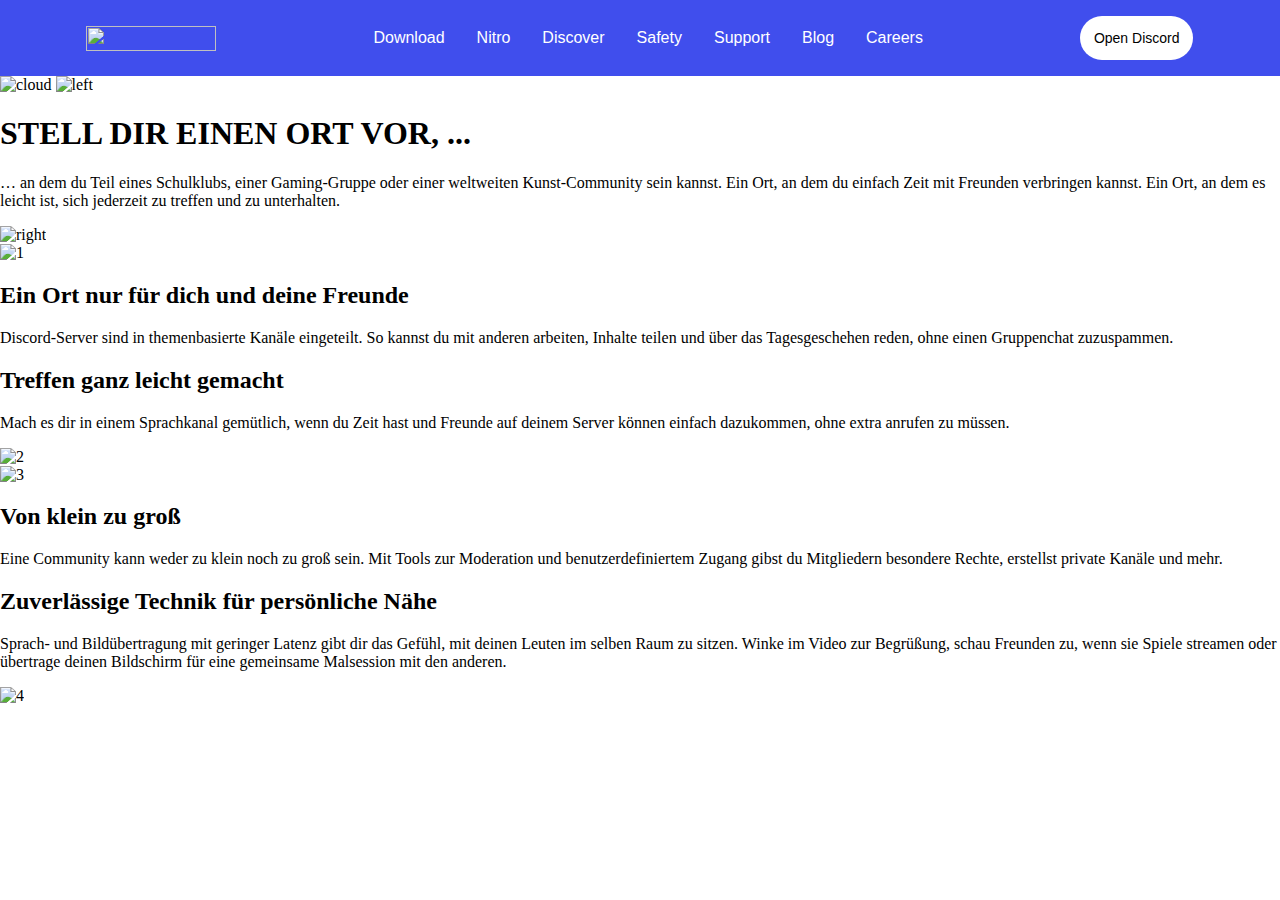
==== src/index.html @ c3b7145b "Merge pull request #1 from Shahdoust/kate" ====
<!DOCTYPE html>
<html lang="en">
<head>
    <meta charset="UTF-8">
    <meta name="viewport" content="width=device-width, initial-scale=1.0">
    <title>Document</title>
    <link rel="stylesheet" href="styles.css" />
</head>
<body>
    <!--  Kate - Navigation bar -->
    <nav class="navbar">
        <ul class="navlist">
            <li class="discordlink"><a class="imagelink" href="./index.html"><img class="navimage"src="https://assets-global.website-files.com/6257adef93867e50d84d30e2/636e0b544a3e3c7c05753bcd_full_logo_white_RGB.png"></a></li>
            <div class="navlinks">
            <li><a class="listlinks" href="https://discord.com/download">Download</a></li>
            <li><a class="listlinks" href="https://discord.com/nitro">Nitro</a></li>
            <li><a class="listlinks" href="https://discord.com/servers">Discover</a></li>
            <li><a class="listlinks" href="https://discord.com/safety">Safety</a></li>
            <li><a class="listlinks" href="https://support.discord.com/hc/en-us">Support</a></li>
            <li><a class="listlinks" href="https://discord.com/blog">Blog</a></li>
            <li><a class="listlinks" href="https://discord.com/careers">Careers</a></li>
            </div>
            <li><button class="opendiscordbutton" href="https://discord.com/login">Open Discord</button></li>
        </ul>
    </nav>


    <!-- Ehsan - Main part -->

    <!--  Kevin - Main part -->
<div class="start">
    <img src="https://discord.com/assets/e6d57714479874c665b36c7adee76b1d.svg" alt="cloud">
    <img src="https://discord.com/assets/8a8375ab7908384e1fd6efe408284203.svg" alt="left">
    <h1>STELL DIR EINEN ORT VOR, ...</h1>
    <p>… an dem du Teil eines Schulklubs, einer Gaming-Gruppe oder einer weltweiten Kunst-Community sein kannst. Ein Ort, an dem du einfach Zeit mit Freunden verbringen kannst. Ein Ort, an dem es leicht ist, sich jederzeit zu treffen und zu unterhalten.</p>
    <img src="https://discord.com/assets/c40c84ca18d84633a9d86b4046a91437.svg" alt="right">
</div>
<div class="1">
    <img src="https://discord.com/assets/46b2132c01604c9493d558de444929f4.svg" alt="1">
    <h2>Ein Ort nur für dich und deine Freunde</h2>
    <p>Discord-Server sind in themenbasierte Kanäle eingeteilt. So kannst du mit anderen arbeiten, Inhalte teilen und über das Tagesgeschehen reden, ohne einen Gruppenchat zuzuspammen.</p>
</div>
<div class="2">
    <h2>Treffen ganz leicht gemacht</h2>
    <p>Mach es dir in einem Sprachkanal gemütlich, wenn du Zeit hast und Freunde auf deinem Server können einfach dazukommen, ohne extra anrufen zu müssen.</p>
    <img src="https://discord.com/assets/575a0322f3b36ca2fecb23ad2c6dd5ad.svg" alt="2">
</div>
<div class="3">
    <img src="https://discord.com/assets/921b1ae33edca174b6ebe787bb8b6c3b.svg" alt="3">
    <h2>Von klein zu groß</h2>
    <p>Eine Community kann weder zu klein noch zu groß sein. Mit Tools zur Moderation und benutzerdefiniertem Zugang gibst du Mitgliedern besondere Rechte, erstellst private Kanäle und mehr.</p>
</div>
<div class="4">
    <h2>Zuverlässige Technik für persönliche Nähe</h2>
    <p>Sprach- und Bildübertragung mit geringer Latenz gibt dir das Gefühl, mit deinen Leuten im selben Raum zu sitzen. Winke im Video zur Begrüßung, schau Freunden zu, wenn sie Spiele streamen oder übertrage deinen Bildschirm für eine gemeinsame Malsession mit den anderen.</p>
    <img src="https://discord.com/assets/98ea5b9e92e304c7d352ac462996adc5.svg" alt="4">
</div>
    <!-- # Jennifer - Footer -->
    
</body>
</html>
---- src/styles.css ----
body {
    /*justify-content: center;*/
    display: block;
    justify-content: center;
    margin: 0%;
}

/* Kate - Navigation bar */
.navbar{
    background-color: #404EED;
    color: white;
    font-family: 'Franklin Gothic Medium', 'Arial Narrow', Arial, sans-serif;
}
.navlist{
    margin: 0%;
    padding: 1em;
    list-style: none;
    display: flex;
    justify-content: space-around;
}
.navimage{
width: 130px;
height: 25px;
margin-top: 8%;
}
.imagelink:hover{
    cursor: pointer;
}
.discordlink{
    align-self: flex-start;
}
.navlinks{
    display: flex;
    justify-content: space-between;
    align-items: center;
}
.listlinks{
    padding: 1em;
    color: #FFFFFF;
    text-decoration: none;
}
.opendiscordbutton{
    border-radius: 25px;
    padding: 1em;
    background-color: #FFFFFF;
    border: none;
    font-family:Verdana, Geneva, Tahoma, sans-serif;
    font-size: 14px;
}
.listlinks:hover{
    text-decoration: underline;
    cursor: pointer;
}
.opendiscordbutton:hover{
    cursor: pointer;
    color:#404EED;
    box-shadow: 2px 7px 20px 2px rgba(0, 0, 0, 0.266);
}



/* Ehsan - Main part */

/* Kevin- Main part */

/* # Jennifer - Footer */
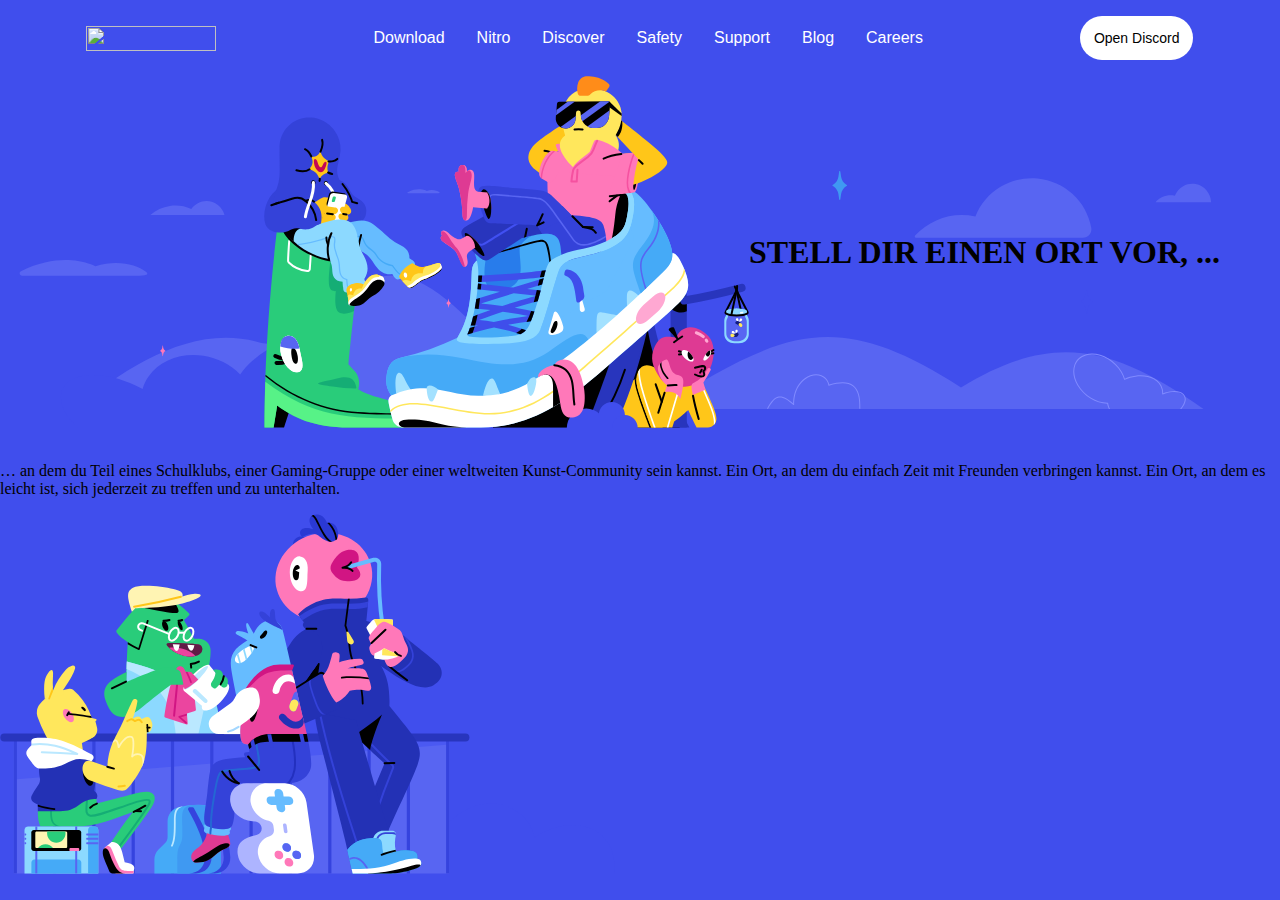
==== commit cc8293ff: "Merge branch 'kevin'" ====
--- a/src/index.html
+++ b/src/index.html
@@ -6,7 +6,7 @@
     <title>Document</title>
     <link rel="stylesheet" href="styles.css" />
 </head>
-<body>
+<div>
     <!--  Kate - Navigation bar -->
     <nav class="navbar">
         <ul class="navlist">
@@ -29,31 +29,12 @@
 
     <!--  Kevin - Main part -->
 <div class="start">
-    <img src="https://discord.com/assets/e6d57714479874c665b36c7adee76b1d.svg" alt="cloud">
-    <img src="https://discord.com/assets/8a8375ab7908384e1fd6efe408284203.svg" alt="left">
-    <h1>STELL DIR EINEN ORT VOR, ...</h1>
-    <p>… an dem du Teil eines Schulklubs, einer Gaming-Gruppe oder einer weltweiten Kunst-Community sein kannst. Ein Ort, an dem du einfach Zeit mit Freunden verbringen kannst. Ein Ort, an dem es leicht ist, sich jederzeit zu treffen und zu unterhalten.</p>
-    <img src="https://discord.com/assets/c40c84ca18d84633a9d86b4046a91437.svg" alt="right">
-</div>
-<div class="1">
-    <img src="https://discord.com/assets/46b2132c01604c9493d558de444929f4.svg" alt="1">
-    <h2>Ein Ort nur für dich und deine Freunde</h2>
-    <p>Discord-Server sind in themenbasierte Kanäle eingeteilt. So kannst du mit anderen arbeiten, Inhalte teilen und über das Tagesgeschehen reden, ohne einen Gruppenchat zuzuspammen.</p>
-</div>
-<div class="2">
-    <h2>Treffen ganz leicht gemacht</h2>
-    <p>Mach es dir in einem Sprachkanal gemütlich, wenn du Zeit hast und Freunde auf deinem Server können einfach dazukommen, ohne extra anrufen zu müssen.</p>
-    <img src="https://discord.com/assets/575a0322f3b36ca2fecb23ad2c6dd5ad.svg" alt="2">
-</div>
-<div class="3">
-    <img src="https://discord.com/assets/921b1ae33edca174b6ebe787bb8b6c3b.svg" alt="3">
-    <h2>Von klein zu groß</h2>
-    <p>Eine Community kann weder zu klein noch zu groß sein. Mit Tools zur Moderation und benutzerdefiniertem Zugang gibst du Mitgliedern besondere Rechte, erstellst private Kanäle und mehr.</p>
-</div>
-<div class="4">
-    <h2>Zuverlässige Technik für persönliche Nähe</h2>
-    <p>Sprach- und Bildübertragung mit geringer Latenz gibt dir das Gefühl, mit deinen Leuten im selben Raum zu sitzen. Winke im Video zur Begrüßung, schau Freunden zu, wenn sie Spiele streamen oder übertrage deinen Bildschirm für eine gemeinsame Malsession mit den anderen.</p>
-    <img src="https://discord.com/assets/98ea5b9e92e304c7d352ac462996adc5.svg" alt="4">
+    <img class="clouds" src="./pictures/e6d57714479874c665b36c7adee76b1d.svg" alt="clouds">
+    <img class="left" src="./pictures/8a8375ab7908384e1fd6efe408284203.svg" alt="left">
+    <div class="header"></div><h1>STELL DIR EINEN ORT VOR, ...</h1></div>
+    <br>
+    <div class="text"></div><p>… an dem du Teil eines Schulklubs, einer Gaming-Gruppe oder einer weltweiten Kunst-Community sein kannst. Ein Ort, an dem du einfach Zeit mit Freunden verbringen kannst. Ein Ort, an dem es leicht ist, sich jederzeit zu treffen und zu unterhalten.</p></div>
+    <img class="right" src="./pictures/right.svg" alt="right">
 </div>
     <!-- # Jennifer - Footer -->
     
--- a/src/styles.css
+++ b/src/styles.css
@@ -3,6 +3,9 @@
     display: block;
     justify-content: center;
     margin: 0%;
+    align-items: center;
+    flex-direction: column;
+    background-color: #404EED;
 }
 
 /* Kate - Navigation bar */
@@ -62,5 +65,34 @@
 /* Ehsan - Main part */
 
 /* Kevin- Main part */
+.start{
+    /* background-color: red; */
+    display: flex;
+    align-items: center;
+    justify-content: center;
+    z-index: 1;
+    position: relative;
+}
+.header{
+    z-index: 2;
+}
+.text{
+    z-index: 2;
+}
+.clouds{
+    z-index: 1;
+    max-width: 100%;
+    position: absolute;
+}
+.left{
+    display: flex;
+    z-index: 2;
+    max-width: 100%;
+    position: relative;
+}
+.right{
+    max-width: 100%;
+}
+
 
 /* # Jennifer - Footer */
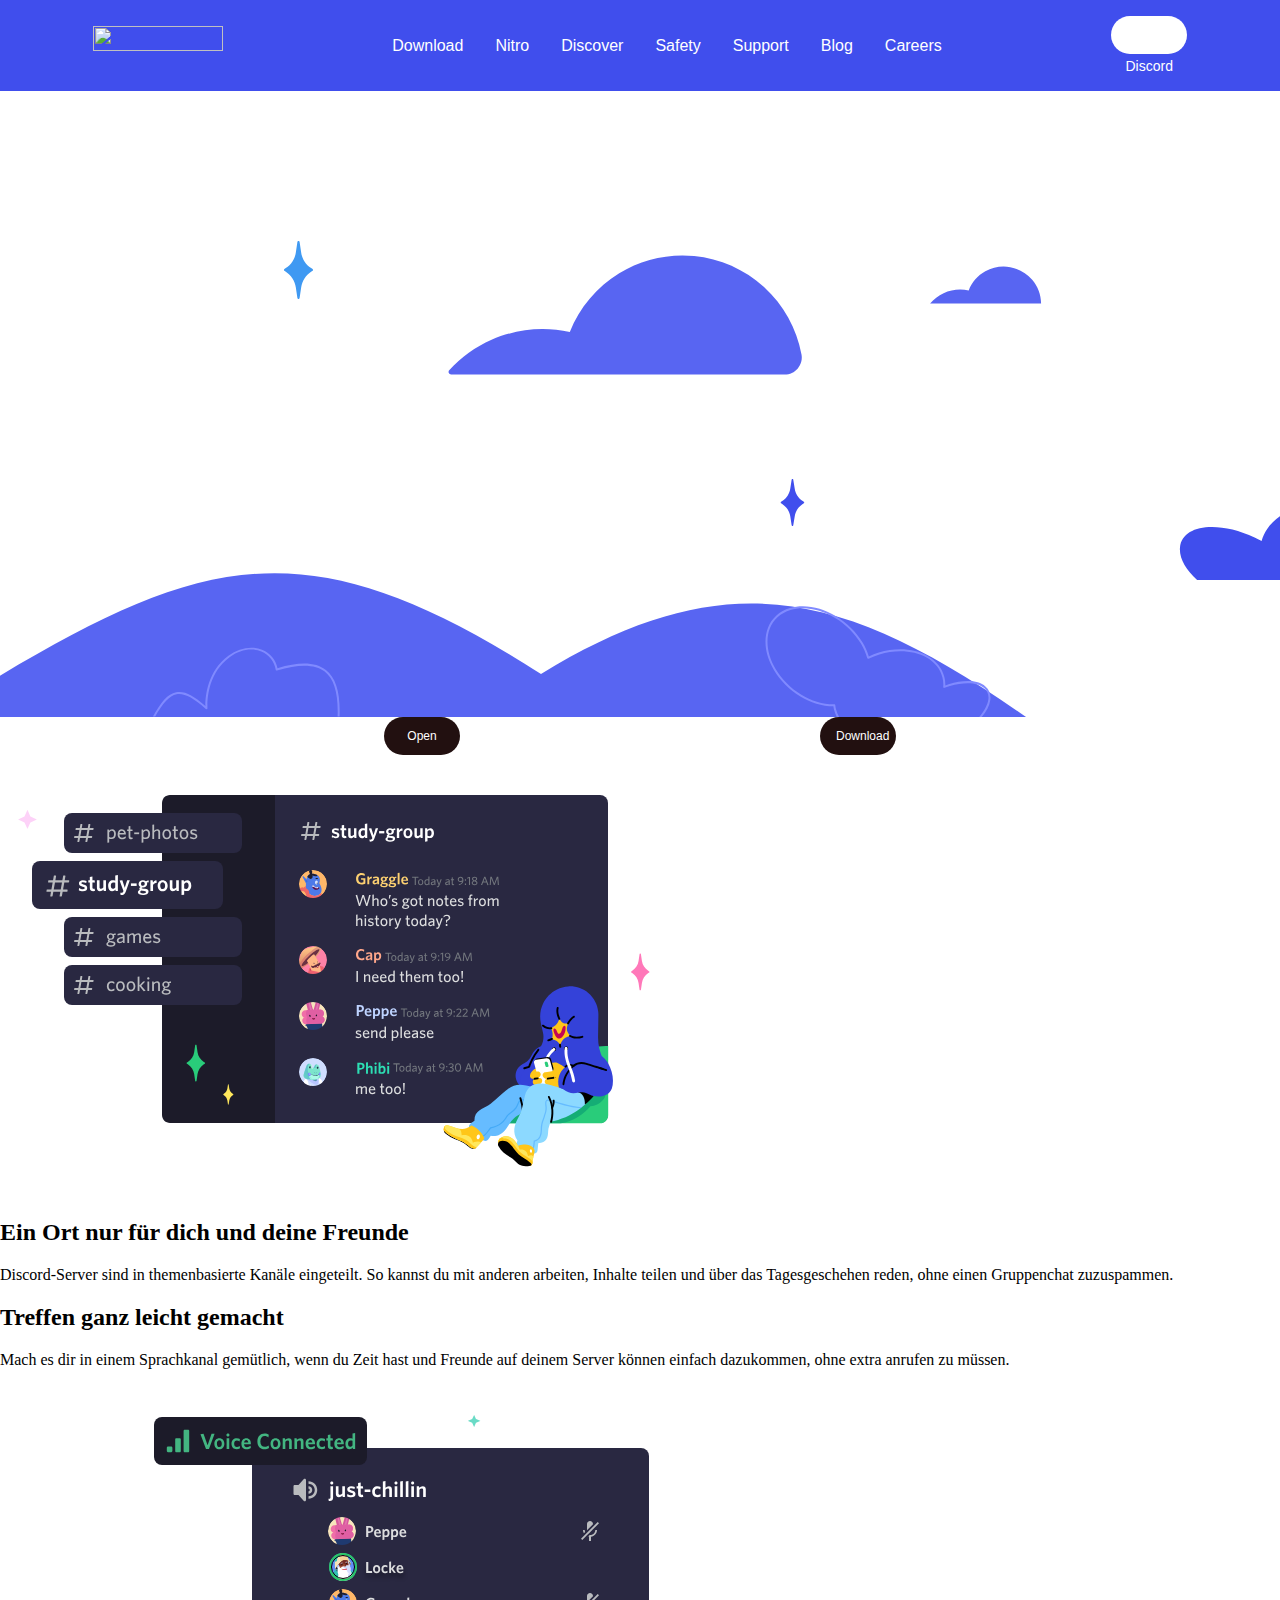
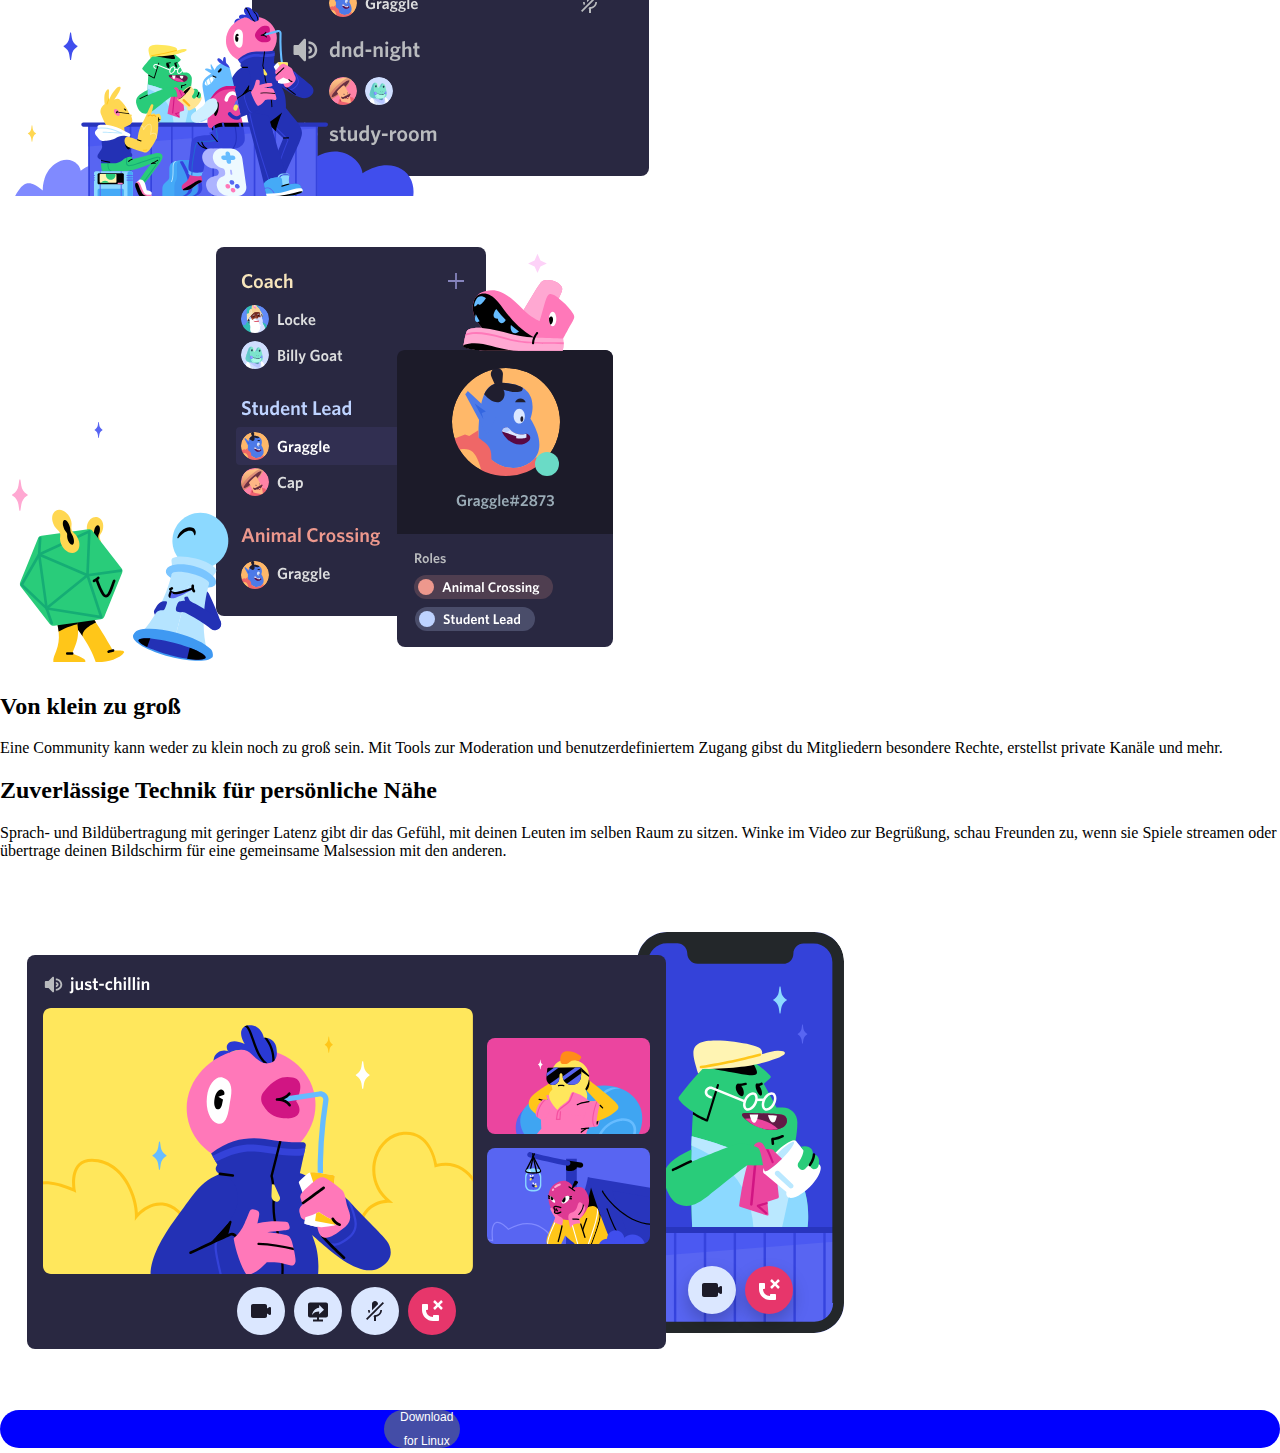
==== commit acb7cfd4: "Merge branch 'ehsan'" ====
--- a/src/index.html
+++ b/src/index.html
@@ -29,13 +29,48 @@
 
     <!--  Kevin - Main part -->
 <div class="start">
-    <img class="clouds" src="./pictures/e6d57714479874c665b36c7adee76b1d.svg" alt="clouds">
-    <img class="left" src="./pictures/8a8375ab7908384e1fd6efe408284203.svg" alt="left">
-    <div class="header"></div><h1>STELL DIR EINEN ORT VOR, ...</h1></div>
-    <br>
-    <div class="text"></div><p>… an dem du Teil eines Schulklubs, einer Gaming-Gruppe oder einer weltweiten Kunst-Community sein kannst. Ein Ort, an dem du einfach Zeit mit Freunden verbringen kannst. Ein Ort, an dem es leicht ist, sich jederzeit zu treffen und zu unterhalten.</p></div>
-    <img class="right" src="./pictures/right.svg" alt="right">
+    <img src="./pictures/e6d57714479874c665b36c7adee76b1d.svg" alt="clouds">
+    <img src="./pictures/8a8375ab7908384e1fd6efe408284203.svg" alt="left">
+    <h1>STELL DIR EINEN ORT VOR, ...</h1>
+    <p>… an dem du Teil eines Schulklubs, einer Gaming-Gruppe oder einer weltweiten Kunst-Community sein kannst. Ein Ort, an dem du einfach Zeit mit Freunden verbringen kannst. Ein Ort, an dem es leicht ist, sich jederzeit zu treffen und zu unterhalten.</p>
+    <img src="./pictures/right.svg" alt="right">
 </div>
+
+<div class="t_buttons">
+            
+    <button class="t_buttons_left">Open Discord in your browser</button>
+    <button class="t_buttons_right">Download for Linux</button>
+</div>  
+
+<div class="1">
+    <img src="./pictures/1.svg" alt="1">
+    <h2>Ein Ort nur für dich und deine Freunde</h2>
+    <p>Discord-Server sind in themenbasierte Kanäle eingeteilt. So kannst du mit anderen arbeiten, Inhalte teilen und über das Tagesgeschehen reden, ohne einen Gruppenchat zuzuspammen.</p>
+</div>
+<div class="2">
+    <h2>Treffen ganz leicht gemacht</h2>
+    <p>Mach es dir in einem Sprachkanal gemütlich, wenn du Zeit hast und Freunde auf deinem Server können einfach dazukommen, ohne extra anrufen zu müssen.</p>
+    <img src="./pictures/2.svg" alt="2">
+</div>
+<div class="3">
+    <img src="./pictures/3.svg" alt="3">
+    <h2>Von klein zu groß</h2>
+    <p>Eine Community kann weder zu klein noch zu groß sein. Mit Tools zur Moderation und benutzerdefiniertem Zugang gibst du Mitgliedern besondere Rechte, erstellst private Kanäle und mehr.</p>
+</div>
+
+
+<div class="4">
+    <h2>Zuverlässige Technik für persönliche Nähe</h2>
+    <p>Sprach- und Bildübertragung mit geringer Latenz gibt dir das Gefühl, mit deinen Leuten im selben Raum zu sitzen. Winke im Video zur Begrüßung, schau Freunden zu, wenn sie Spiele streamen oder übertrage deinen Bildschirm für eine gemeinsame Malsession mit den anderen.</p>
+    <img src="./pictures/4.svg" alt="4">
+</div>
+
+    <!-- Ehsan - Main part -->
+    <div class="d_buttons">          
+        <button class="t_buttons">Download for Linux</button>
+    </div>
+
+
     <!-- # Jennifer - Footer -->
     
 </body>
--- a/src/styles.css
+++ b/src/styles.css
@@ -1,11 +1,11 @@
 body {
-    /*justify-content: center;*/
-    display: block;
-    justify-content: center;
-    margin: 0%;
-    align-items: center;
+    display: flex;
     flex-direction: column;
-    background-color: #404EED;
+    /* justify-content: center; */
+    margin: 0;
+    padding: 0;
+
+    
 }
 
 /* Kate - Navigation bar */
@@ -63,6 +63,39 @@
 
 
 /* Ehsan - Main part */
+.t_buttons {
+    display: flex;
+    border-radius: 25px;
+    justify-content: space-between;
+    align-items: center;
+    margin-right: 30%;
+    margin-left: 30%;
+}
+
+.t_buttons_left {
+    background-color: rgb(34, 16, 16);
+    justify-content: center !important;
+
+    align-self: center !important;
+    gap: 100px;
+    border-radius: 25px;
+    
+}
+
+.t_buttons_right {
+    background-color: rgb(34, 16, 16);
+    border-radius: 25px;
+    justify-content: center;
+    
+}
+
+.d_buttons{
+    display: flex;
+    align-self: center;
+    background-color: blue !important;
+    border-radius: 25px;
+   
+}
 
 /* Kevin- Main part */
 .start{
@@ -96,3 +129,68 @@
 
 
 /* # Jennifer - Footer */
+footer  {
+background-color: #23272a;
+color: white;
+}
+
+.nav-links {
+/*     background-color: aquamarine; */
+    display: flex;
+    flex-flow: row;
+    justify-content: space-between;
+}
+
+h6 {
+/* background-color: violet; */
+    font-size: 16px;
+    color: #444da7;
+}
+
+li {
+/*     background-color: blue; */
+    font-size: 16px;
+    list-style-type: none;
+}
+
+.nav-list    {
+    display: flex;
+    flex-flow: column;
+    align-content: flex-start;
+}
+
+hr  {
+    background-color: #444da7;
+    height: 2px;
+    border: none;
+}
+
+.end-footer {
+    display: flex;
+    flex-flow: row;
+    justify-content: space-between;
+}
+
+.logo {
+    margin: 30px;
+}
+
+.button {
+    display:  flex;
+    flex-flow: row;
+    margin: 30px;
+}
+
+button  {
+    background-color: #444da7;
+    color: white;
+    border: none;
+    border-radius: 40px;
+    padding: 7px 16px;
+    font-size: 12px;
+    line-height: 24px;
+    cursor: pointer;
+    font-weight: 500;
+    width: 76px;
+    height: 38px;
+}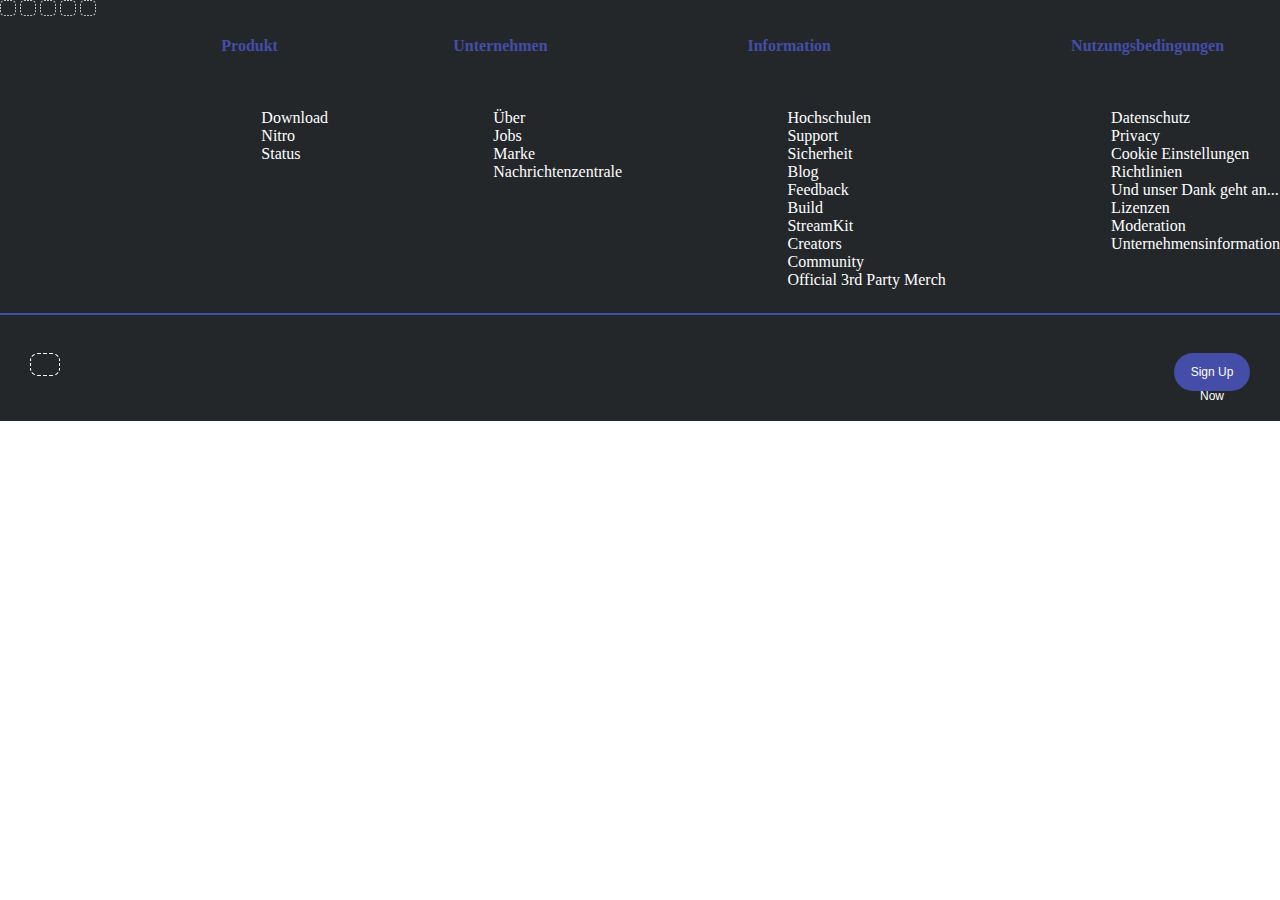
==== commit 3961674b: "test" ====
--- a/src/index.html
+++ b/src/index.html
@@ -6,72 +6,88 @@
     <title>Document</title>
     <link rel="stylesheet" href="styles.css" />
 </head>
-<div>
-    <!--  Kate - Navigation bar -->
-    <nav class="navbar">
-        <ul class="navlist">
-            <li class="discordlink"><a class="imagelink" href="./index.html"><img class="navimage"src="https://assets-global.website-files.com/6257adef93867e50d84d30e2/636e0b544a3e3c7c05753bcd_full_logo_white_RGB.png"></a></li>
-            <div class="navlinks">
-            <li><a class="listlinks" href="https://discord.com/download">Download</a></li>
-            <li><a class="listlinks" href="https://discord.com/nitro">Nitro</a></li>
-            <li><a class="listlinks" href="https://discord.com/servers">Discover</a></li>
-            <li><a class="listlinks" href="https://discord.com/safety">Safety</a></li>
-            <li><a class="listlinks" href="https://support.discord.com/hc/en-us">Support</a></li>
-            <li><a class="listlinks" href="https://discord.com/blog">Blog</a></li>
-            <li><a class="listlinks" href="https://discord.com/careers">Careers</a></li>
-            </div>
-            <li><button class="opendiscordbutton" href="https://discord.com/login">Open Discord</button></li>
-        </ul>
-    </nav>
+<body>
+<!--     # Kate - Navigation bar -->
 
 
-    <!-- Ehsan - Main part -->
 
-    <!--  Kevin - Main part -->
-<div class="start">
-    <img src="./pictures/e6d57714479874c665b36c7adee76b1d.svg" alt="clouds">
-    <img src="./pictures/8a8375ab7908384e1fd6efe408284203.svg" alt="left">
-    <h1>STELL DIR EINEN ORT VOR, ...</h1>
-    <p>… an dem du Teil eines Schulklubs, einer Gaming-Gruppe oder einer weltweiten Kunst-Community sein kannst. Ein Ort, an dem du einfach Zeit mit Freunden verbringen kannst. Ein Ort, an dem es leicht ist, sich jederzeit zu treffen und zu unterhalten.</p>
-    <img src="./pictures/right.svg" alt="right">
-</div>
-
-<div class="t_buttons">
-            
-    <button class="t_buttons_left">Open Discord in your browser</button>
-    <button class="t_buttons_right">Download for Linux</button>
-</div>  
-
-<div class="1">
-    <img src="./pictures/1.svg" alt="1">
-    <h2>Ein Ort nur für dich und deine Freunde</h2>
-    <p>Discord-Server sind in themenbasierte Kanäle eingeteilt. So kannst du mit anderen arbeiten, Inhalte teilen und über das Tagesgeschehen reden, ohne einen Gruppenchat zuzuspammen.</p>
-</div>
-<div class="2">
-    <h2>Treffen ganz leicht gemacht</h2>
-    <p>Mach es dir in einem Sprachkanal gemütlich, wenn du Zeit hast und Freunde auf deinem Server können einfach dazukommen, ohne extra anrufen zu müssen.</p>
-    <img src="./pictures/2.svg" alt="2">
-</div>
-<div class="3">
-    <img src="./pictures/3.svg" alt="3">
-    <h2>Von klein zu groß</h2>
-    <p>Eine Community kann weder zu klein noch zu groß sein. Mit Tools zur Moderation und benutzerdefiniertem Zugang gibst du Mitgliedern besondere Rechte, erstellst private Kanäle und mehr.</p>
-</div>
+<!--     # Kevin &amp; Ehsan - Main part -->
 
 
-<div class="4">
-    <h2>Zuverlässige Technik für persönliche Nähe</h2>
-    <p>Sprach- und Bildübertragung mit geringer Latenz gibt dir das Gefühl, mit deinen Leuten im selben Raum zu sitzen. Winke im Video zur Begrüßung, schau Freunden zu, wenn sie Spiele streamen oder übertrage deinen Bildschirm für eine gemeinsame Malsession mit den anderen.</p>
-    <img src="./pictures/4.svg" alt="4">
-</div>
-
-    <!-- Ehsan - Main part -->
-    <div class="d_buttons">          
-        <button class="t_buttons">Download for Linux</button>
+    
+<!--     # Jennifer - Footer -->
+<footer>
+<section class="nav-links">
+    <div class="icons">
+        <a href="https://icons8.com/icons/set/placeholder-16x16"><img src="icon/icons8-ios-application-placeholder-50.png" alt="icon-placeholder" style="width:16px;height:16px;"></a>
+        <a href="https://icons8.com/icons/set/placeholder-16x16"><img src="icon/icons8-ios-application-placeholder-50.png" alt="icon-placeholder" style="width:16px;height:16px;"></a>
+        <a href="https://icons8.com/icons/set/placeholder-16x16"><img src="icon/icons8-ios-application-placeholder-50.png" alt="icon-placeholder" style="width:16px;height:16px;"></a>
+        <a href="https://icons8.com/icons/set/placeholder-16x16"><img src="icon/icons8-ios-application-placeholder-50.png" alt="icon-placeholder" style="width:16px;height:16px;"></a>
+        <a href="https://icons8.com/icons/set/placeholder-16x16"><img src="icon/icons8-ios-application-placeholder-50.png" alt="icon-placeholder" style="width:16px;height:16px;"></a>
     </div>
 
+    <div class="nav-list">
+        <h6>Produkt</h6>
+        <ul>
+            <li>Download</li>
+            <li>Nitro</li>
+            <li>Status</li>
+        </ul>
+    </div>
 
-    <!-- # Jennifer - Footer -->
-    
+    <div class="nav-list">
+        <h6>Unternehmen</h6>
+        <ul>
+            <li>Über</li>
+            <li>Jobs</li>
+            <li>Marke</li>
+            <li>Nachrichtenzentrale</li>
+        </ul>
+    </div>
+
+    <div class="nav-list">
+        <h6>Information</h6>
+        <ul>
+            <li>Hochschulen</li>
+            <li>Support</li>
+            <li>Sicherheit</li>
+            <li>Blog</li>
+            <li>Feedback</li>
+            <li>Build</li>
+            <li>StreamKit</li>
+            <li>Creators</li>
+            <li>Community</li>
+            <li>Official 3rd Party Merch</li>
+        </ul>
+    </div>
+
+    <div class="nav-list">
+        <h6>Nutzungsbedingungen</h6>
+        <ul>
+            <li>Datenschutz</li>
+            <li>Privacy</li>
+            <li>Cookie Einstellungen</li>
+            <li>Richtlinien</li>
+            <li>Und unser Dank geht an...</li>
+            <li>Lizenzen</li>
+            <li>Moderation</li>
+            <li>Unternehmensinformation</li>
+        </ul>
+    </div>
+</section>
+
+    <hr>
+
+    <section class="end-footer">
+        <div class="logo">
+            <a href="https://icons8.com/icons/set/placeholder-16x16"><img src="icon/icons8-ios-application-placeholder-50.png" alt="icon-placeholder" style="width:30px;height:23px;"></a>
+        </div>
+
+        <div class="button">
+            <button>Sign Up Now</button>
+        </div>
+    </section>
+
+</footer>
 </body>
 </html>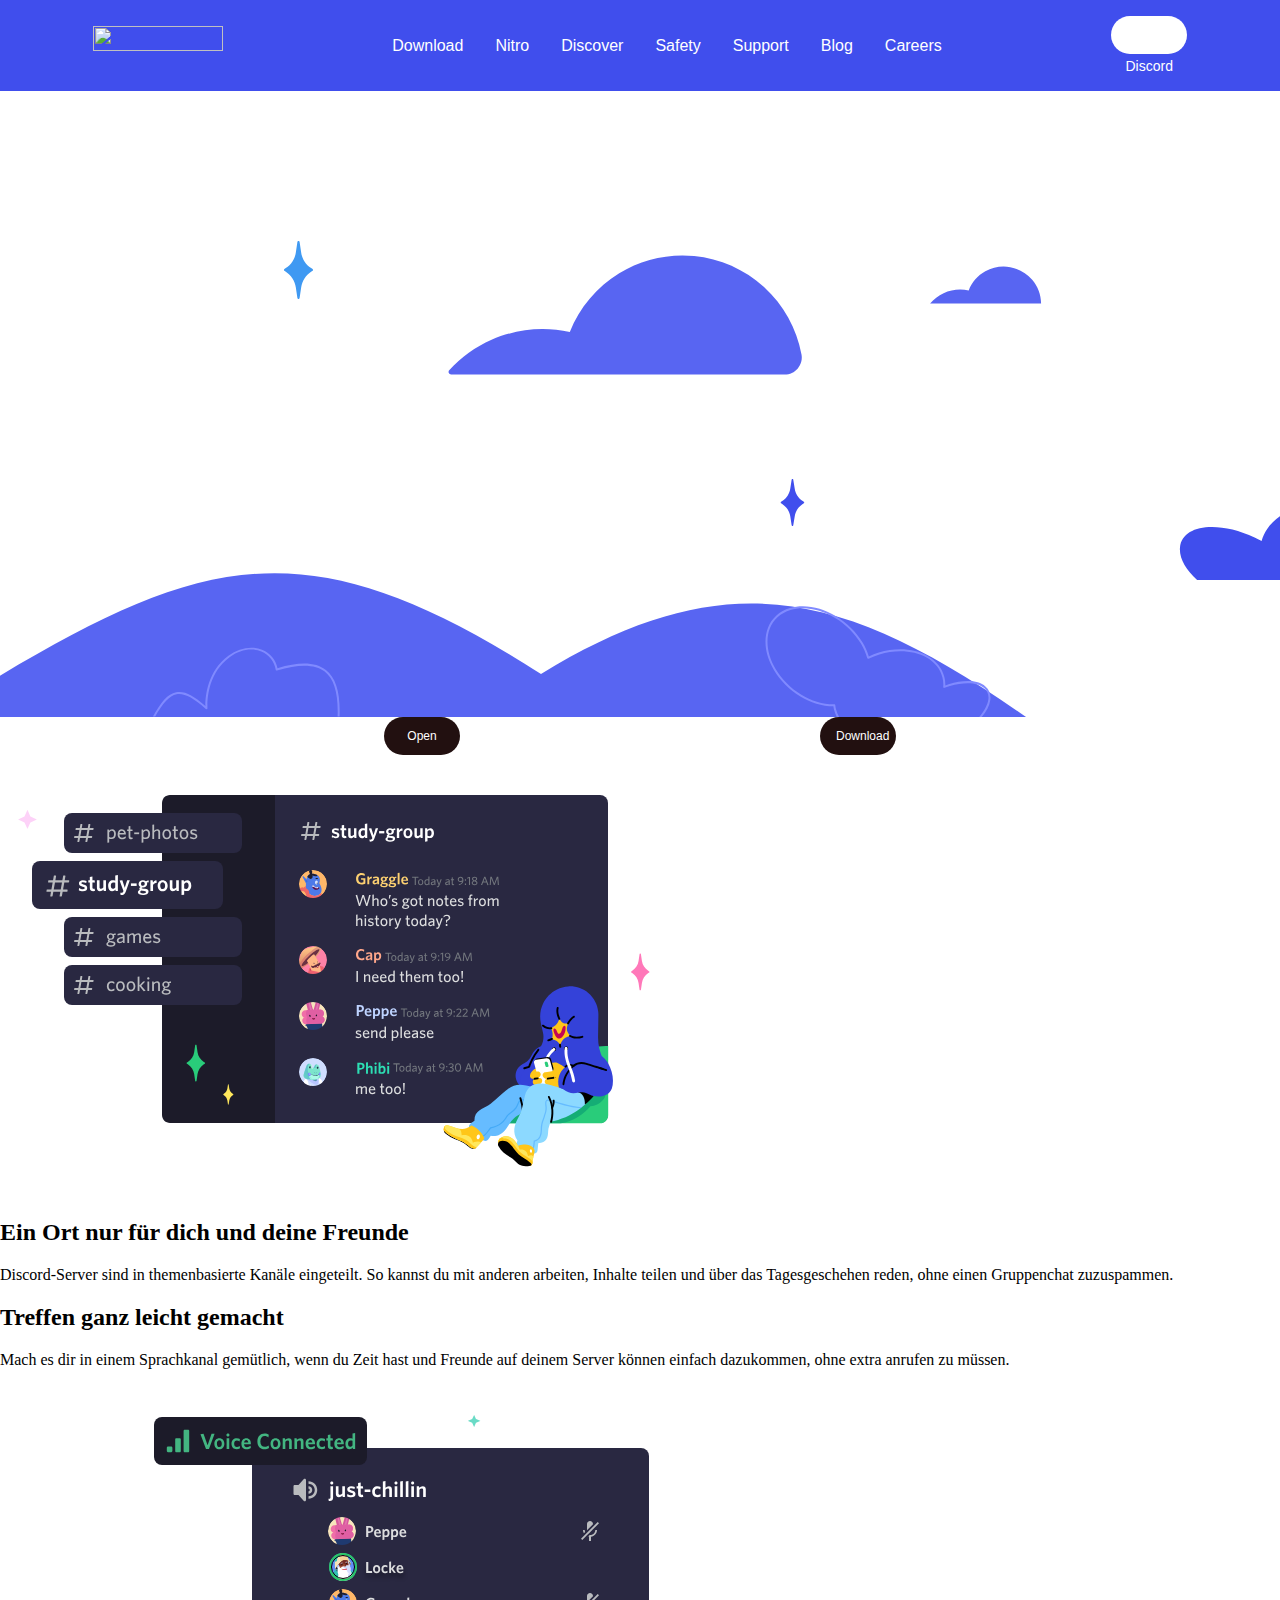
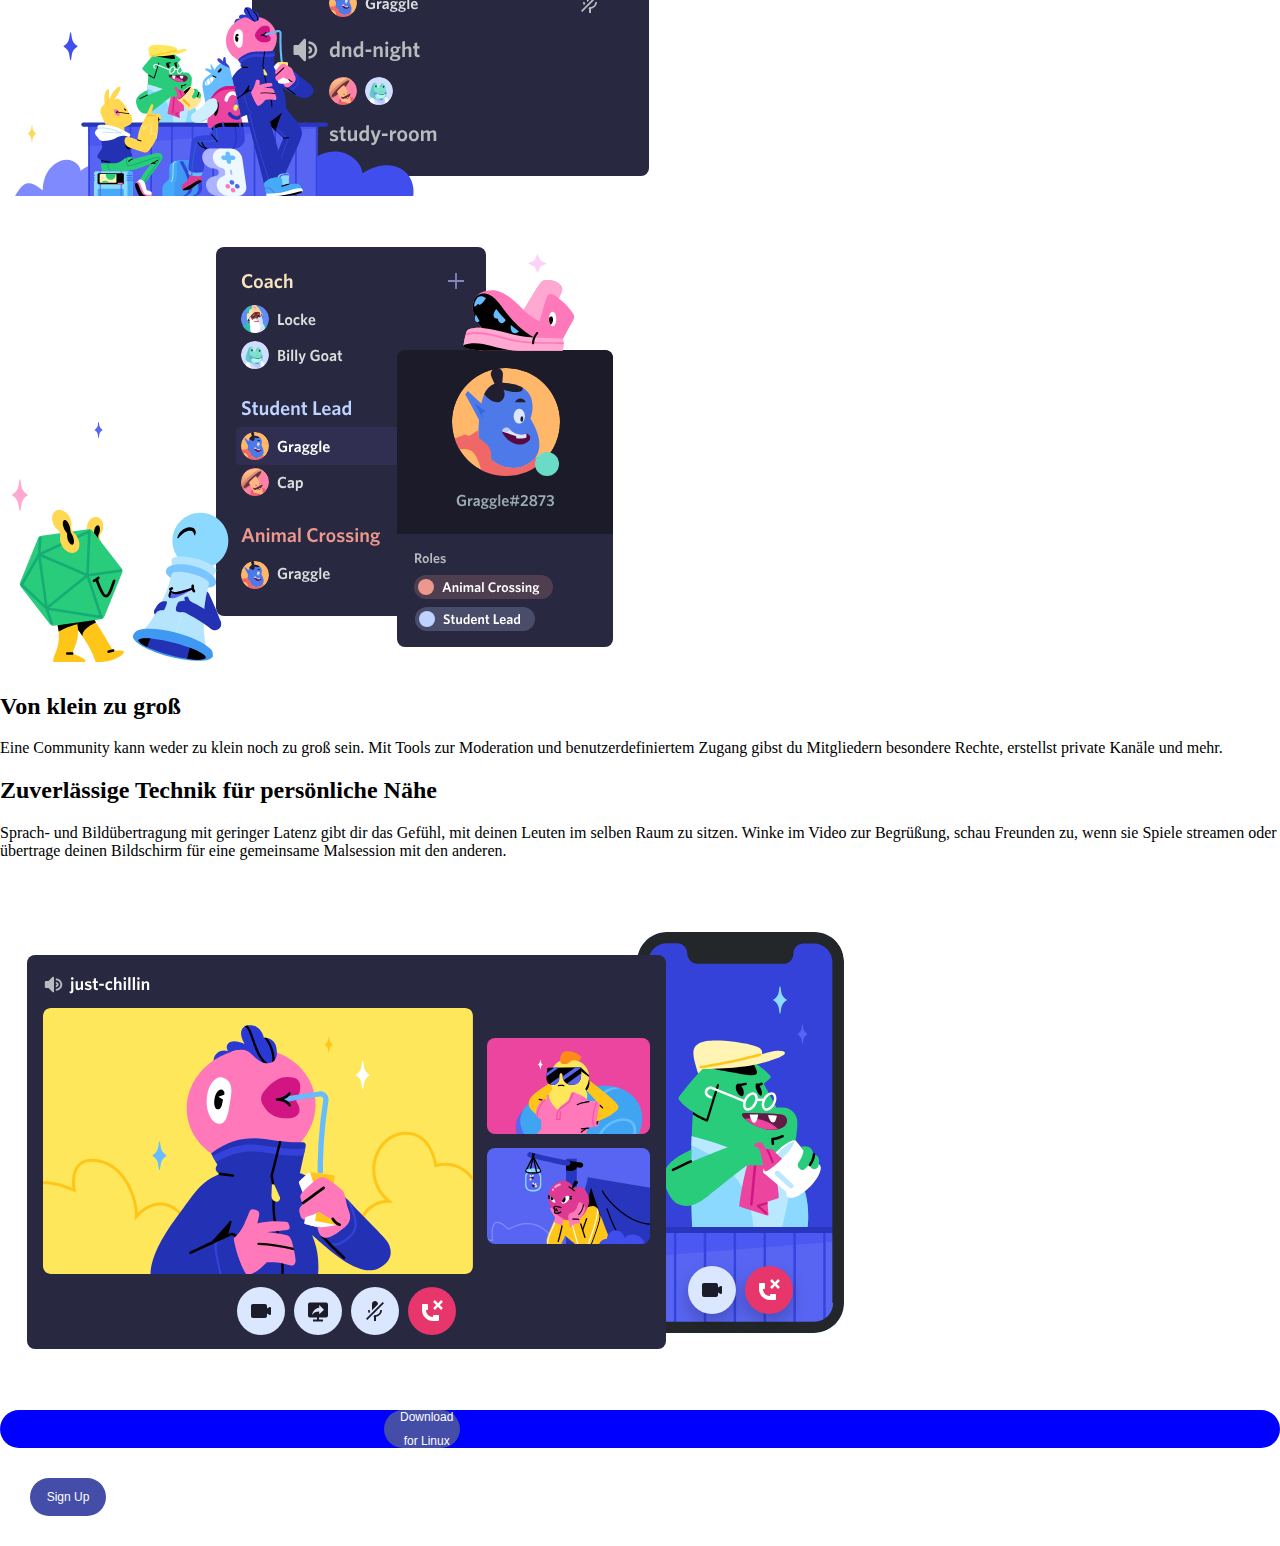
==== commit c9c8fbdc: "Merge branch 'main' into jennifer" ====
--- a/src/index.html
+++ b/src/index.html
@@ -6,82 +6,71 @@
     <title>Document</title>
     <link rel="stylesheet" href="styles.css" />
 </head>
-<body>
-<!--     # Kate - Navigation bar -->
+<div>
+    <!--  Kate - Navigation bar -->
+    <nav class="navbar">
+        <ul class="navlist">
+            <li class="discordlink"><a class="imagelink" href="./index.html"><img class="navimage"src="https://assets-global.website-files.com/6257adef93867e50d84d30e2/636e0b544a3e3c7c05753bcd_full_logo_white_RGB.png"></a></li>
+            <div class="navlinks">
+            <li><a class="listlinks" href="https://discord.com/download">Download</a></li>
+            <li><a class="listlinks" href="https://discord.com/nitro">Nitro</a></li>
+            <li><a class="listlinks" href="https://discord.com/servers">Discover</a></li>
+            <li><a class="listlinks" href="https://discord.com/safety">Safety</a></li>
+            <li><a class="listlinks" href="https://support.discord.com/hc/en-us">Support</a></li>
+            <li><a class="listlinks" href="https://discord.com/blog">Blog</a></li>
+            <li><a class="listlinks" href="https://discord.com/careers">Careers</a></li>
+            </div>
+            <li><button class="opendiscordbutton" href="https://discord.com/login">Open Discord</button></li>
+        </ul>
+    </nav>
 
 
+    <!-- Ehsan - Main part -->
 
-<!--     # Kevin &amp; Ehsan - Main part -->
+    <!--  Kevin - Main part -->
+<div class="start">
+    <img src="./pictures/e6d57714479874c665b36c7adee76b1d.svg" alt="clouds">
+    <img src="./pictures/8a8375ab7908384e1fd6efe408284203.svg" alt="left">
+    <h1>STELL DIR EINEN ORT VOR, ...</h1>
+    <p>… an dem du Teil eines Schulklubs, einer Gaming-Gruppe oder einer weltweiten Kunst-Community sein kannst. Ein Ort, an dem du einfach Zeit mit Freunden verbringen kannst. Ein Ort, an dem es leicht ist, sich jederzeit zu treffen und zu unterhalten.</p>
+    <img src="./pictures/right.svg" alt="right">
+</div>
+
+<div class="t_buttons">
+            
+    <button class="t_buttons_left">Open Discord in your browser</button>
+    <button class="t_buttons_right">Download for Linux</button>
+</div>  
+
+<div class="1">
+    <img src="./pictures/1.svg" alt="1">
+    <h2>Ein Ort nur für dich und deine Freunde</h2>
+    <p>Discord-Server sind in themenbasierte Kanäle eingeteilt. So kannst du mit anderen arbeiten, Inhalte teilen und über das Tagesgeschehen reden, ohne einen Gruppenchat zuzuspammen.</p>
+</div>
+<div class="2">
+    <h2>Treffen ganz leicht gemacht</h2>
+    <p>Mach es dir in einem Sprachkanal gemütlich, wenn du Zeit hast und Freunde auf deinem Server können einfach dazukommen, ohne extra anrufen zu müssen.</p>
+    <img src="./pictures/2.svg" alt="2">
+</div>
+<div class="3">
+    <img src="./pictures/3.svg" alt="3">
+    <h2>Von klein zu groß</h2>
+    <p>Eine Community kann weder zu klein noch zu groß sein. Mit Tools zur Moderation und benutzerdefiniertem Zugang gibst du Mitgliedern besondere Rechte, erstellst private Kanäle und mehr.</p>
+</div>
 
 
-    
-<!--     # Jennifer - Footer -->
-<footer>
-<section class="nav-links">
-    <div class="icons">
-        <a href="https://icons8.com/icons/set/placeholder-16x16"><img src="icon/icons8-ios-application-placeholder-50.png" alt="icon-placeholder" style="width:16px;height:16px;"></a>
-        <a href="https://icons8.com/icons/set/placeholder-16x16"><img src="icon/icons8-ios-application-placeholder-50.png" alt="icon-placeholder" style="width:16px;height:16px;"></a>
-        <a href="https://icons8.com/icons/set/placeholder-16x16"><img src="icon/icons8-ios-application-placeholder-50.png" alt="icon-placeholder" style="width:16px;height:16px;"></a>
-        <a href="https://icons8.com/icons/set/placeholder-16x16"><img src="icon/icons8-ios-application-placeholder-50.png" alt="icon-placeholder" style="width:16px;height:16px;"></a>
-        <a href="https://icons8.com/icons/set/placeholder-16x16"><img src="icon/icons8-ios-application-placeholder-50.png" alt="icon-placeholder" style="width:16px;height:16px;"></a>
+<div class="4">
+    <h2>Zuverlässige Technik für persönliche Nähe</h2>
+    <p>Sprach- und Bildübertragung mit geringer Latenz gibt dir das Gefühl, mit deinen Leuten im selben Raum zu sitzen. Winke im Video zur Begrüßung, schau Freunden zu, wenn sie Spiele streamen oder übertrage deinen Bildschirm für eine gemeinsame Malsession mit den anderen.</p>
+    <img src="./pictures/4.svg" alt="4">
+</div>
+
+    <!-- Ehsan - Main part -->
+    <div class="d_buttons">          
+        <button class="t_buttons">Download for Linux</button>
     </div>
 
-    <div class="nav-list">
-        <h6>Produkt</h6>
-        <ul>
-            <li>Download</li>
-            <li>Nitro</li>
-            <li>Status</li>
-        </ul>
-    </div>
 
-    <div class="nav-list">
-        <h6>Unternehmen</h6>
-        <ul>
-            <li>Über</li>
-            <li>Jobs</li>
-            <li>Marke</li>
-            <li>Nachrichtenzentrale</li>
-        </ul>
-    </div>
-
-    <div class="nav-list">
-        <h6>Information</h6>
-        <ul>
-            <li>Hochschulen</li>
-            <li>Support</li>
-            <li>Sicherheit</li>
-            <li>Blog</li>
-            <li>Feedback</li>
-            <li>Build</li>
-            <li>StreamKit</li>
-            <li>Creators</li>
-            <li>Community</li>
-            <li>Official 3rd Party Merch</li>
-        </ul>
-    </div>
-
-    <div class="nav-list">
-        <h6>Nutzungsbedingungen</h6>
-        <ul>
-            <li>Datenschutz</li>
-            <li>Privacy</li>
-            <li>Cookie Einstellungen</li>
-            <li>Richtlinien</li>
-            <li>Und unser Dank geht an...</li>
-            <li>Lizenzen</li>
-            <li>Moderation</li>
-            <li>Unternehmensinformation</li>
-        </ul>
-    </div>
-</section>
-
-    <hr>
-
-    <section class="end-footer">
-        <div class="logo">
-            <a href="https://icons8.com/icons/set/placeholder-16x16"><img src="icon/icons8-ios-application-placeholder-50.png" alt="icon-placeholder" style="width:30px;height:23px;"></a>
-        </div>
 
         <div class="button">
             <button>Sign Up Now</button>
@@ -89,5 +78,8 @@
     </section>
 
 </footer>
+    <!-- # Jennifer - Footer -->
+    
+
 </body>
 </html>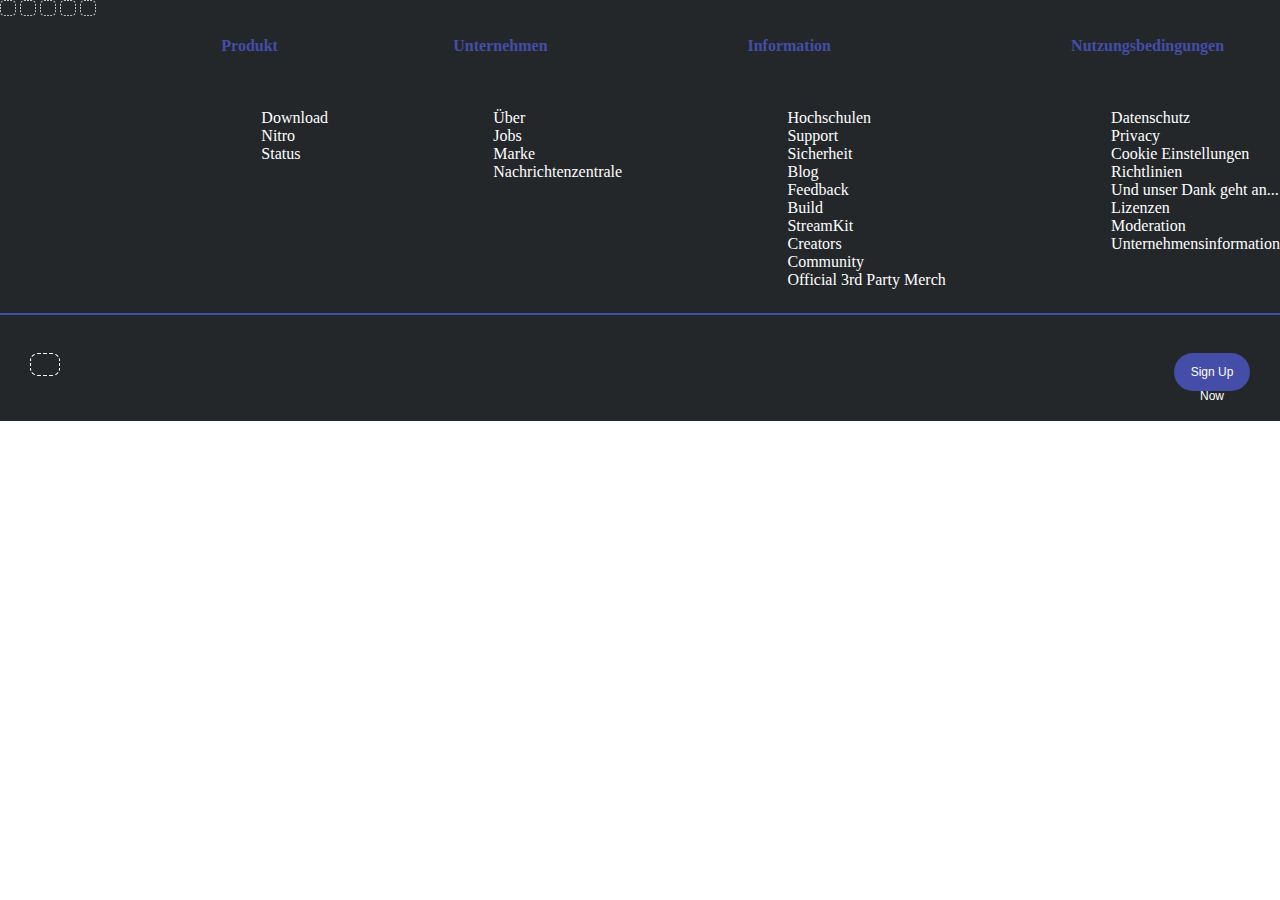
==== commit d2771184: "test2" ====
--- a/src/index.html
+++ b/src/index.html
@@ -6,80 +6,89 @@
     <title>Document</title>
     <link rel="stylesheet" href="styles.css" />
 </head>
-<div>
-    <!--  Kate - Navigation bar -->
-    <nav class="navbar">
-        <ul class="navlist">
-            <li class="discordlink"><a class="imagelink" href="./index.html"><img class="navimage"src="https://assets-global.website-files.com/6257adef93867e50d84d30e2/636e0b544a3e3c7c05753bcd_full_logo_white_RGB.png"></a></li>
-            <div class="navlinks">
-            <li><a class="listlinks" href="https://discord.com/download">Download</a></li>
-            <li><a class="listlinks" href="https://discord.com/nitro">Nitro</a></li>
-            <li><a class="listlinks" href="https://discord.com/servers">Discover</a></li>
-            <li><a class="listlinks" href="https://discord.com/safety">Safety</a></li>
-            <li><a class="listlinks" href="https://support.discord.com/hc/en-us">Support</a></li>
-            <li><a class="listlinks" href="https://discord.com/blog">Blog</a></li>
-            <li><a class="listlinks" href="https://discord.com/careers">Careers</a></li>
-            </div>
-            <li><button class="opendiscordbutton" href="https://discord.com/login">Open Discord</button></li>
-        </ul>
-    </nav>
-
-
-    <!-- Ehsan - Main part -->
-
-    <!--  Kevin - Main part -->
-<div class="start">
-    <img src="./pictures/e6d57714479874c665b36c7adee76b1d.svg" alt="clouds">
-    <img src="./pictures/8a8375ab7908384e1fd6efe408284203.svg" alt="left">
-    <h1>STELL DIR EINEN ORT VOR, ...</h1>
-    <p>… an dem du Teil eines Schulklubs, einer Gaming-Gruppe oder einer weltweiten Kunst-Community sein kannst. Ein Ort, an dem du einfach Zeit mit Freunden verbringen kannst. Ein Ort, an dem es leicht ist, sich jederzeit zu treffen und zu unterhalten.</p>
-    <img src="./pictures/right.svg" alt="right">
-</div>
-
-<div class="t_buttons">
-            
-    <button class="t_buttons_left">Open Discord in your browser</button>
-    <button class="t_buttons_right">Download for Linux</button>
-</div>  
-
-<div class="1">
-    <img src="./pictures/1.svg" alt="1">
-    <h2>Ein Ort nur für dich und deine Freunde</h2>
-    <p>Discord-Server sind in themenbasierte Kanäle eingeteilt. So kannst du mit anderen arbeiten, Inhalte teilen und über das Tagesgeschehen reden, ohne einen Gruppenchat zuzuspammen.</p>
-</div>
-<div class="2">
-    <h2>Treffen ganz leicht gemacht</h2>
-    <p>Mach es dir in einem Sprachkanal gemütlich, wenn du Zeit hast und Freunde auf deinem Server können einfach dazukommen, ohne extra anrufen zu müssen.</p>
-    <img src="./pictures/2.svg" alt="2">
-</div>
-<div class="3">
-    <img src="./pictures/3.svg" alt="3">
-    <h2>Von klein zu groß</h2>
-    <p>Eine Community kann weder zu klein noch zu groß sein. Mit Tools zur Moderation und benutzerdefiniertem Zugang gibst du Mitgliedern besondere Rechte, erstellst private Kanäle und mehr.</p>
-</div>
-
-
-<div class="4">
-    <h2>Zuverlässige Technik für persönliche Nähe</h2>
-    <p>Sprach- und Bildübertragung mit geringer Latenz gibt dir das Gefühl, mit deinen Leuten im selben Raum zu sitzen. Winke im Video zur Begrüßung, schau Freunden zu, wenn sie Spiele streamen oder übertrage deinen Bildschirm für eine gemeinsame Malsession mit den anderen.</p>
-    <img src="./pictures/4.svg" alt="4">
-</div>
-
-    <!-- Ehsan - Main part -->
-    <div class="d_buttons">          
-        <button class="t_buttons">Download for Linux</button>
-    </div>
+<body>
+<!--     # Kate - Navigation bar -->
 
 
 
-        <div class="button">
-            <button>Sign Up Now</button>
+<!--     # Kevin &amp; Ehsan - Main part -->
+
+
+    
+<!--     # Jennifer - Footer -->
+
+<footer>
+    <section class="nav-links">
+        <div class="icons">
+            <a href="https://icons8.com/icons/set/placeholder-16x16"><img src="icon/icons8-ios-application-placeholder-50.png" alt="icon-placeholder" style="width:16px;height:16px;"></a>
+            <a href="https://icons8.com/icons/set/placeholder-16x16"><img src="icon/icons8-ios-application-placeholder-50.png" alt="icon-placeholder" style="width:16px;height:16px;"></a>
+            <a href="https://icons8.com/icons/set/placeholder-16x16"><img src="icon/icons8-ios-application-placeholder-50.png" alt="icon-placeholder" style="width:16px;height:16px;"></a>
+            <a href="https://icons8.com/icons/set/placeholder-16x16"><img src="icon/icons8-ios-application-placeholder-50.png" alt="icon-placeholder" style="width:16px;height:16px;"></a>
+            <a href="https://icons8.com/icons/set/placeholder-16x16"><img src="icon/icons8-ios-application-placeholder-50.png" alt="icon-placeholder" style="width:16px;height:16px;"></a>
+        </div>
+    
+        <div class="nav-list">
+            <h6>Produkt</h6>
+            <ul>
+                <li>Download</li>
+                <li>Nitro</li>
+                <li>Status</li>
+            </ul>
+        </div>
+    
+        <div class="nav-list">
+            <h6>Unternehmen</h6>
+            <ul>
+                <li>Über</li>
+                <li>Jobs</li>
+                <li>Marke</li>
+                <li>Nachrichtenzentrale</li>
+            </ul>
+        </div>
+    
+        <div class="nav-list">
+            <h6>Information</h6>
+            <ul>
+                <li>Hochschulen</li>
+                <li>Support</li>
+                <li>Sicherheit</li>
+                <li>Blog</li>
+                <li>Feedback</li>
+                <li>Build</li>
+                <li>StreamKit</li>
+                <li>Creators</li>
+                <li>Community</li>
+                <li>Official 3rd Party Merch</li>
+            </ul>
+        </div>
+    
+        <div class="nav-list">
+            <h6>Nutzungsbedingungen</h6>
+            <ul>
+                <li>Datenschutz</li>
+                <li>Privacy</li>
+                <li>Cookie Einstellungen</li>
+                <li>Richtlinien</li>
+                <li>Und unser Dank geht an...</li>
+                <li>Lizenzen</li>
+                <li>Moderation</li>
+                <li>Unternehmensinformation</li>
+            </ul>
         </div>
     </section>
-
-</footer>
-    <!-- # Jennifer - Footer -->
     
-
+        <hr>
+    
+        <section class="end-footer">
+            <div class="logo">
+                <a href="https://icons8.com/icons/set/placeholder-16x16"><img src="icon/icons8-ios-application-placeholder-50.png" alt="icon-placeholder" style="width:30px;height:23px;"></a>
+            </div>
+    
+            <div class="button">
+                <button>Sign Up Now</button>
+            </div>
+        </section>
+    
+    </footer>
 </body>
 </html>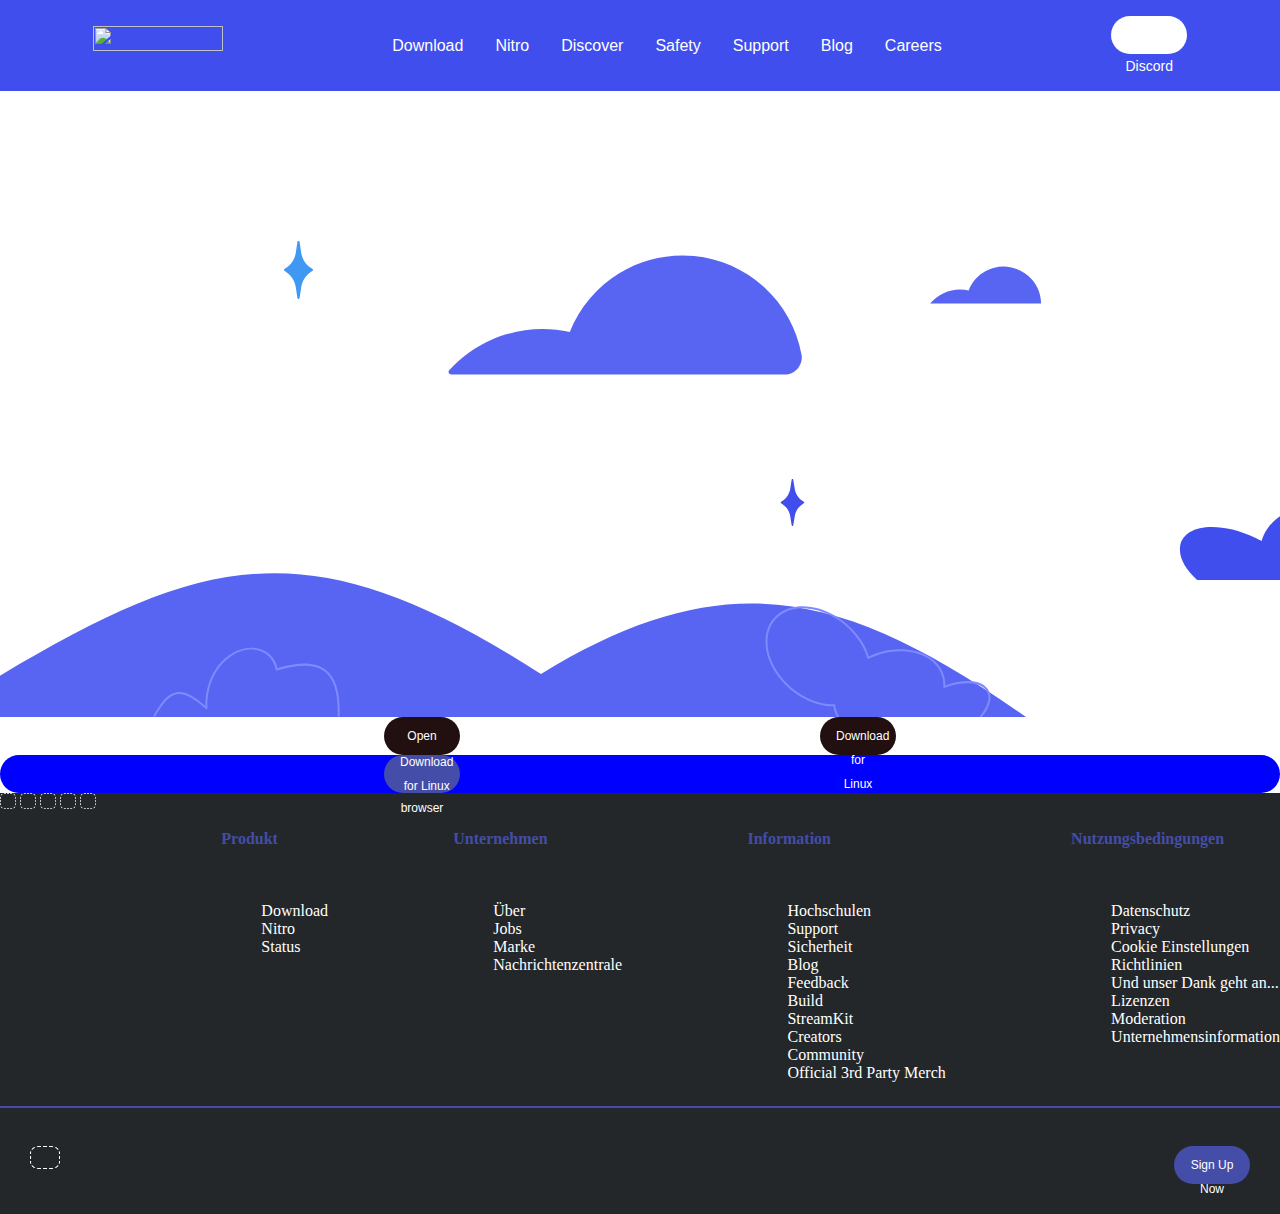
==== commit ceaa0e21: "Merge branch 'main' into jennifer" ====
--- a/src/index.html
+++ b/src/index.html
@@ -6,15 +6,56 @@
     <title>Document</title>
     <link rel="stylesheet" href="styles.css" />
 </head>
-<body>
-<!--     # Kate - Navigation bar -->
+<div>
+    <!--  Kate - Navigation bar -->
+    <nav class="navbar">
+        <ul class="navlist">
+            <li class="discordlink"><a class="imagelink" href="./index.html"><img class="navimage"src="https://assets-global.website-files.com/6257adef93867e50d84d30e2/636e0b544a3e3c7c05753bcd_full_logo_white_RGB.png"></a></li>
+            <div class="navlinks">
+            <li><a class="listlinks" href="https://discord.com/download">Download</a></li>
+            <li><a class="listlinks" href="https://discord.com/nitro">Nitro</a></li>
+            <li><a class="listlinks" href="https://discord.com/servers">Discover</a></li>
+            <li><a class="listlinks" href="https://discord.com/safety">Safety</a></li>
+            <li><a class="listlinks" href="https://support.discord.com/hc/en-us">Support</a></li>
+            <li><a class="listlinks" href="https://discord.com/blog">Blog</a></li>
+            <li><a class="listlinks" href="https://discord.com/careers">Careers</a></li>
+            </div>
+            <li><button class="opendiscordbutton" href="https://discord.com/login">Open Discord</button></li>
+        </ul>
+    </nav>
+
+
+    
+
+    <!--  Kevin - Main part -->
+<div class="start">
+    <img src="./pictures/e6d57714479874c665b36c7adee76b1d.svg" alt="clouds">
+    <img src="./pictures/8a8375ab7908384e1fd6efe408284203.svg" alt="left">
+    <h1>STELL DIR EINEN ORT VOR, ...</h1>
+    <p>… an dem du Teil eines Schulklubs, einer Gaming-Gruppe oder einer weltweiten Kunst-Community sein kannst. Ein Ort, an dem du einfach Zeit mit Freunden verbringen kannst. Ein Ort, an dem es leicht ist, sich jederzeit zu treffen und zu unterhalten.</p>
+    <img src="./pictures/right.svg" alt="right">
+</div>
+
+<div class="t_buttons">
+            
+    <button class="t_buttons_left">Open Discord in your browser</button>
+    <button class="t_buttons_right">Download for Linux</button>
+</div>  
+
+
+    
 
 
 
-<!--     # Kevin &amp; Ehsan - Main part -->
+
+    <!-- Ehsan - Main part -->
+    <div class="d_buttons">          
+        <button class="t_buttons">Download for Linux</button>
+    </div>
 
 
-    
+
+       
 <!--     # Jennifer - Footer -->
 
 <footer>
@@ -90,5 +131,8 @@
         </section>
     
     </footer>
+    
+
+
 </body>
 </html>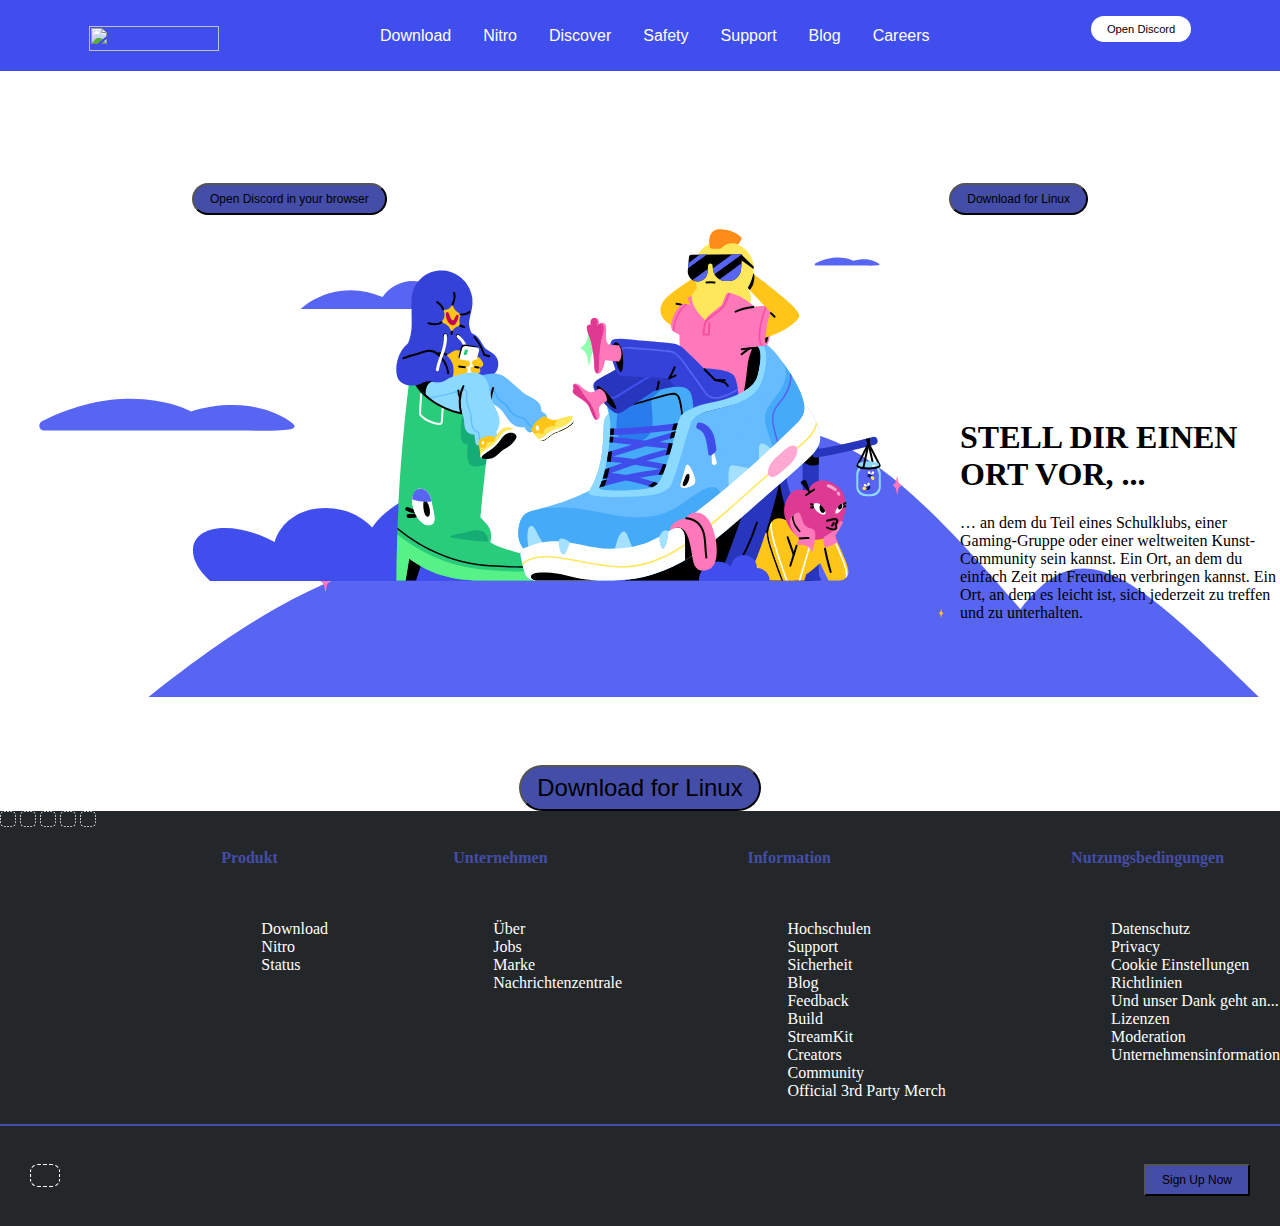
==== commit 0a933f37: "Fixes of image and buttons" ====
--- a/src/index.html
+++ b/src/index.html
@@ -6,133 +6,126 @@
     <title>Document</title>
     <link rel="stylesheet" href="styles.css" />
 </head>
-<div>
-    <!--  Kate - Navigation bar -->
-    <nav class="navbar">
-        <ul class="navlist">
-            <li class="discordlink"><a class="imagelink" href="./index.html"><img class="navimage"src="https://assets-global.website-files.com/6257adef93867e50d84d30e2/636e0b544a3e3c7c05753bcd_full_logo_white_RGB.png"></a></li>
-            <div class="navlinks">
-            <li><a class="listlinks" href="https://discord.com/download">Download</a></li>
-            <li><a class="listlinks" href="https://discord.com/nitro">Nitro</a></li>
-            <li><a class="listlinks" href="https://discord.com/servers">Discover</a></li>
-            <li><a class="listlinks" href="https://discord.com/safety">Safety</a></li>
-            <li><a class="listlinks" href="https://support.discord.com/hc/en-us">Support</a></li>
-            <li><a class="listlinks" href="https://discord.com/blog">Blog</a></li>
-            <li><a class="listlinks" href="https://discord.com/careers">Careers</a></li>
-            </div>
-            <li><button class="opendiscordbutton" href="https://discord.com/login">Open Discord</button></li>
-        </ul>
-    </nav>
 
-
-    
+<body>
+    <div>
+        <!--  Kate - Navigation bar -->
+        <nav class="navbar">
+            <ul class="navlist">
+                <li class="discordlink">
+                    <a class="imagelink" href="./index.html">
+                        <img class="navimage"src="https://assets-global.website-files.com/6257adef93867e50d84d30e2/636e0b544a3e3c7c05753bcd_full_logo_white_RGB.png">
+                    </a>
+                </li>
+                <div class="navlinks">
+                    <li><a class="listlinks" href="https://discord.com/download">Download</a></li>
+                    <li><a class="listlinks" href="https://discord.com/nitro">Nitro</a></li>
+                    <li><a class="listlinks" href="https://discord.com/servers">Discover</a></li>
+                    <li><a class="listlinks" href="https://discord.com/safety">Safety</a></li>
+                    <li><a class="listlinks" href="https://support.discord.com/hc/en-us">Support</a></li>
+                    <li><a class="listlinks" href="https://discord.com/blog">Blog</a></li>
+                    <li><a class="listlinks" href="https://discord.com/careers">Careers</a></li>
+                </div>
+                <li><button class="opendiscordbutton" href="https://discord.com/login">Open Discord</button></li>
+            </ul>
+        </nav>
+    </div>
 
     <!--  Kevin - Main part -->
-<div class="start">
-    <img src="./pictures/e6d57714479874c665b36c7adee76b1d.svg" alt="clouds">
-    <img src="./pictures/8a8375ab7908384e1fd6efe408284203.svg" alt="left">
-    <h1>STELL DIR EINEN ORT VOR, ...</h1>
-    <p>… an dem du Teil eines Schulklubs, einer Gaming-Gruppe oder einer weltweiten Kunst-Community sein kannst. Ein Ort, an dem du einfach Zeit mit Freunden verbringen kannst. Ein Ort, an dem es leicht ist, sich jederzeit zu treffen und zu unterhalten.</p>
-    <img src="./pictures/right.svg" alt="right">
-</div>
-
-<div class="t_buttons">
-            
-    <button class="t_buttons_left">Open Discord in your browser</button>
-    <button class="t_buttons_right">Download for Linux</button>
-</div>  
-
-
-    
-
-
+    <div class="start">
+        <!-- <img src="./pictures/e6d57714479874c665b36c7adee76b1d.svg" alt="clouds"> -->
+        <div class="btn-container-downlad">     
+            <button class="t_buttons_left">Open Discord in your browser</button>
+            <button class="t_buttons_right">Download for Linux</button>
+        </div>  
+        <img class="img-overlay" src="./pictures/8a8375ab7908384e1fd6efe408284203.svg" alt="left">
+        <div class="container-stell-dir-vor">
+            <h1>STELL DIR EINEN ORT VOR, ...</h1>
+            <p>… an dem du Teil eines Schulklubs, einer Gaming-Gruppe oder einer weltweiten Kunst-Community sein kannst. Ein Ort, an dem du einfach Zeit mit Freunden verbringen kannst. Ein Ort, an dem es leicht ist, sich jederzeit zu treffen und zu unterhalten.</p>
+        </div>
+            <!-- <img src="./pictures/right.svg" alt="right"> -->
+    </div>
 
 
     <!-- Ehsan - Main part -->
-    <div class="d_buttons">          
+    <div class="btn-container-downladforLinux"> 
         <button class="t_buttons">Download for Linux</button>
     </div>
 
-
-
-       
-<!--     # Jennifer - Footer -->
-
-<footer>
-    <section class="nav-links">
-        <div class="icons">
-            <a href="https://icons8.com/icons/set/placeholder-16x16"><img src="icon/icons8-ios-application-placeholder-50.png" alt="icon-placeholder" style="width:16px;height:16px;"></a>
-            <a href="https://icons8.com/icons/set/placeholder-16x16"><img src="icon/icons8-ios-application-placeholder-50.png" alt="icon-placeholder" style="width:16px;height:16px;"></a>
-            <a href="https://icons8.com/icons/set/placeholder-16x16"><img src="icon/icons8-ios-application-placeholder-50.png" alt="icon-placeholder" style="width:16px;height:16px;"></a>
-            <a href="https://icons8.com/icons/set/placeholder-16x16"><img src="icon/icons8-ios-application-placeholder-50.png" alt="icon-placeholder" style="width:16px;height:16px;"></a>
-            <a href="https://icons8.com/icons/set/placeholder-16x16"><img src="icon/icons8-ios-application-placeholder-50.png" alt="icon-placeholder" style="width:16px;height:16px;"></a>
-        </div>
-    
-        <div class="nav-list">
-            <h6>Produkt</h6>
-            <ul>
-                <li>Download</li>
-                <li>Nitro</li>
-                <li>Status</li>
-            </ul>
-        </div>
-    
-        <div class="nav-list">
-            <h6>Unternehmen</h6>
-            <ul>
-                <li>Über</li>
-                <li>Jobs</li>
-                <li>Marke</li>
-                <li>Nachrichtenzentrale</li>
-            </ul>
-        </div>
-    
-        <div class="nav-list">
-            <h6>Information</h6>
-            <ul>
-                <li>Hochschulen</li>
-                <li>Support</li>
-                <li>Sicherheit</li>
-                <li>Blog</li>
-                <li>Feedback</li>
-                <li>Build</li>
-                <li>StreamKit</li>
-                <li>Creators</li>
-                <li>Community</li>
-                <li>Official 3rd Party Merch</li>
-            </ul>
-        </div>
-    
-        <div class="nav-list">
-            <h6>Nutzungsbedingungen</h6>
-            <ul>
-                <li>Datenschutz</li>
-                <li>Privacy</li>
-                <li>Cookie Einstellungen</li>
-                <li>Richtlinien</li>
-                <li>Und unser Dank geht an...</li>
-                <li>Lizenzen</li>
-                <li>Moderation</li>
-                <li>Unternehmensinformation</li>
-            </ul>
-        </div>
-    </section>
-    
-        <hr>
-    
-        <section class="end-footer">
-            <div class="logo">
-                <a href="https://icons8.com/icons/set/placeholder-16x16"><img src="icon/icons8-ios-application-placeholder-50.png" alt="icon-placeholder" style="width:30px;height:23px;"></a>
+    <!--     # Jennifer - Footer -->
+    <footer>
+        <section class="nav-links">
+            <div class="icons">
+                <a href="https://icons8.com/icons/set/placeholder-16x16"><img src="icon/icons8-ios-application-placeholder-50.png" alt="icon-placeholder" style="width:16px;height:16px;"></a>
+                <a href="https://icons8.com/icons/set/placeholder-16x16"><img src="icon/icons8-ios-application-placeholder-50.png" alt="icon-placeholder" style="width:16px;height:16px;"></a>
+                <a href="https://icons8.com/icons/set/placeholder-16x16"><img src="icon/icons8-ios-application-placeholder-50.png" alt="icon-placeholder" style="width:16px;height:16px;"></a>
+                <a href="https://icons8.com/icons/set/placeholder-16x16"><img src="icon/icons8-ios-application-placeholder-50.png" alt="icon-placeholder" style="width:16px;height:16px;"></a>
+                <a href="https://icons8.com/icons/set/placeholder-16x16"><img src="icon/icons8-ios-application-placeholder-50.png" alt="icon-placeholder" style="width:16px;height:16px;"></a>
             </div>
-    
-            <div class="button">
-                <button>Sign Up Now</button>
+        
+            <div class="nav-list">
+                <h6>Produkt</h6>
+                <ul>
+                    <li>Download</li>
+                    <li>Nitro</li>
+                    <li>Status</li>
+                </ul>
+            </div>
+        
+            <div class="nav-list">
+                <h6>Unternehmen</h6>
+                <ul>
+                    <li>Über</li>
+                    <li>Jobs</li>
+                    <li>Marke</li>
+                    <li>Nachrichtenzentrale</li>
+                </ul>
+            </div>
+        
+            <div class="nav-list">
+                <h6>Information</h6>
+                <ul>
+                    <li>Hochschulen</li>
+                    <li>Support</li>
+                    <li>Sicherheit</li>
+                    <li>Blog</li>
+                    <li>Feedback</li>
+                    <li>Build</li>
+                    <li>StreamKit</li>
+                    <li>Creators</li>
+                    <li>Community</li>
+                    <li>Official 3rd Party Merch</li>
+                </ul>
+            </div>
+        
+            <div class="nav-list">
+                <h6>Nutzungsbedingungen</h6>
+                <ul>
+                    <li>Datenschutz</li>
+                    <li>Privacy</li>
+                    <li>Cookie Einstellungen</li>
+                    <li>Richtlinien</li>
+                    <li>Und unser Dank geht an...</li>
+                    <li>Lizenzen</li>
+                    <li>Moderation</li>
+                    <li>Unternehmensinformation</li>
+                </ul>
             </div>
         </section>
-    
-    </footer>
-    
-
-
-</body>
+        
+            <hr>
+        
+            <section class="end-footer">
+                <div class="logo">
+                    <a href="https://icons8.com/icons/set/placeholder-16x16"><img src="icon/icons8-ios-application-placeholder-50.png" alt="icon-placeholder" style="width:30px;height:23px;"></a>
+                </div>
+        
+                <div class="button">
+                    <button>Sign Up Now</button>
+                </div>
+            </section>
+        
+        </footer>
+        
+    </body>
 </html>--- a/src/styles.css
+++ b/src/styles.css
@@ -43,15 +43,15 @@
     text-decoration: none;
 }
 .opendiscordbutton{
-    border-radius: 25px;
-    padding: 1em;
+    text-align: center;
+    border-radius: 25px;
+    /* padding: 1em; */
     background-color: #FFFFFF;
     border: none;
     font-family:Verdana, Geneva, Tahoma, sans-serif;
-    font-size: 14px;
+    font-size: 0.7em;
 }
 .listlinks:hover{
-    text-decoration: underline;
     cursor: pointer;
 }
 .opendiscordbutton:hover{
@@ -60,52 +60,57 @@
     box-shadow: 2px 7px 20px 2px rgba(0, 0, 0, 0.266);
 }
 
-
-
 /* Ehsan - Main part */
 .t_buttons {
-    display: flex;
-    border-radius: 25px;
-    justify-content: space-between;
-    align-items: center;
+
+    display: flex;
+    border-radius: 25px;
+    justify-content: space-between;
     margin-right: 30%;
-    margin-left: 30%;
+    margin-left: 30%; 
+    align-self: center;
+    white-space: nowrap;
 }
 
 .t_buttons_left {
-    background-color: rgb(34, 16, 16);
-    justify-content: center !important;
-
-    align-self: center !important;
-    gap: 100px;
-    border-radius: 25px;
+    border-radius: 25px;
+    justify-content: center; 
     
 }
 
 .t_buttons_right {
-    background-color: rgb(34, 16, 16);
-    border-radius: 25px;
-    justify-content: center;
+    border-radius: 25px;
+    /* justify-content: center; */
     
-}
-
-.d_buttons{
-    display: flex;
-    align-self: center;
-    background-color: blue !important;
-    border-radius: 25px;
-   
 }
 
 /* Kevin- Main part */
 .start{
-    /* background-color: red; */
+    min-width: 100%;
+    background: url("./pictures/e6d57714479874c665b36c7adee76b1d.svg");
+    min-height: 70vh;
     display: flex;
     align-items: center;
     justify-content: center;
     z-index: 1;
     position: relative;
 }
+
+.img-overlay{
+    position: absolute;
+    top: 25%;
+    left: 15%;
+}
+
+.container-stell-dir-vor{
+    /* background: red; */
+    max-width: 25%;
+    position: absolute;
+    bottom: 10%;
+    right: 0;
+
+}
+
 .header{
     z-index: 2;
 }
@@ -183,14 +188,34 @@
 
 button  {
     background-color: #444da7;
-    color: white;
-    border: none;
-    border-radius: 40px;
     padding: 7px 16px;
     font-size: 12px;
-    line-height: 24px;
     cursor: pointer;
     font-weight: 500;
-    width: 76px;
-    height: 38px;
+}
+
+
+div.btn-container-downlad{
+    margin-left: 50%  ;
+    translate: -50%;
+    margin-top: 7em;
+    /* margin-top: 7em; */
+    min-width: 70%;
+    position: absolute;
+    top: 0%;
+    left: 0%;
+    display: flex;
+    justify-content: space-between;
+    flex-flow: row nowrap;
+}
+
+.btn-container-downladforLinux{
+    margin-top: 4em;
+    display: flex;
+    justify-content: center;
+    align-items: center;
+}
+
+.btn-container-downladforLinux button{
+    font-size: x-large;
 }